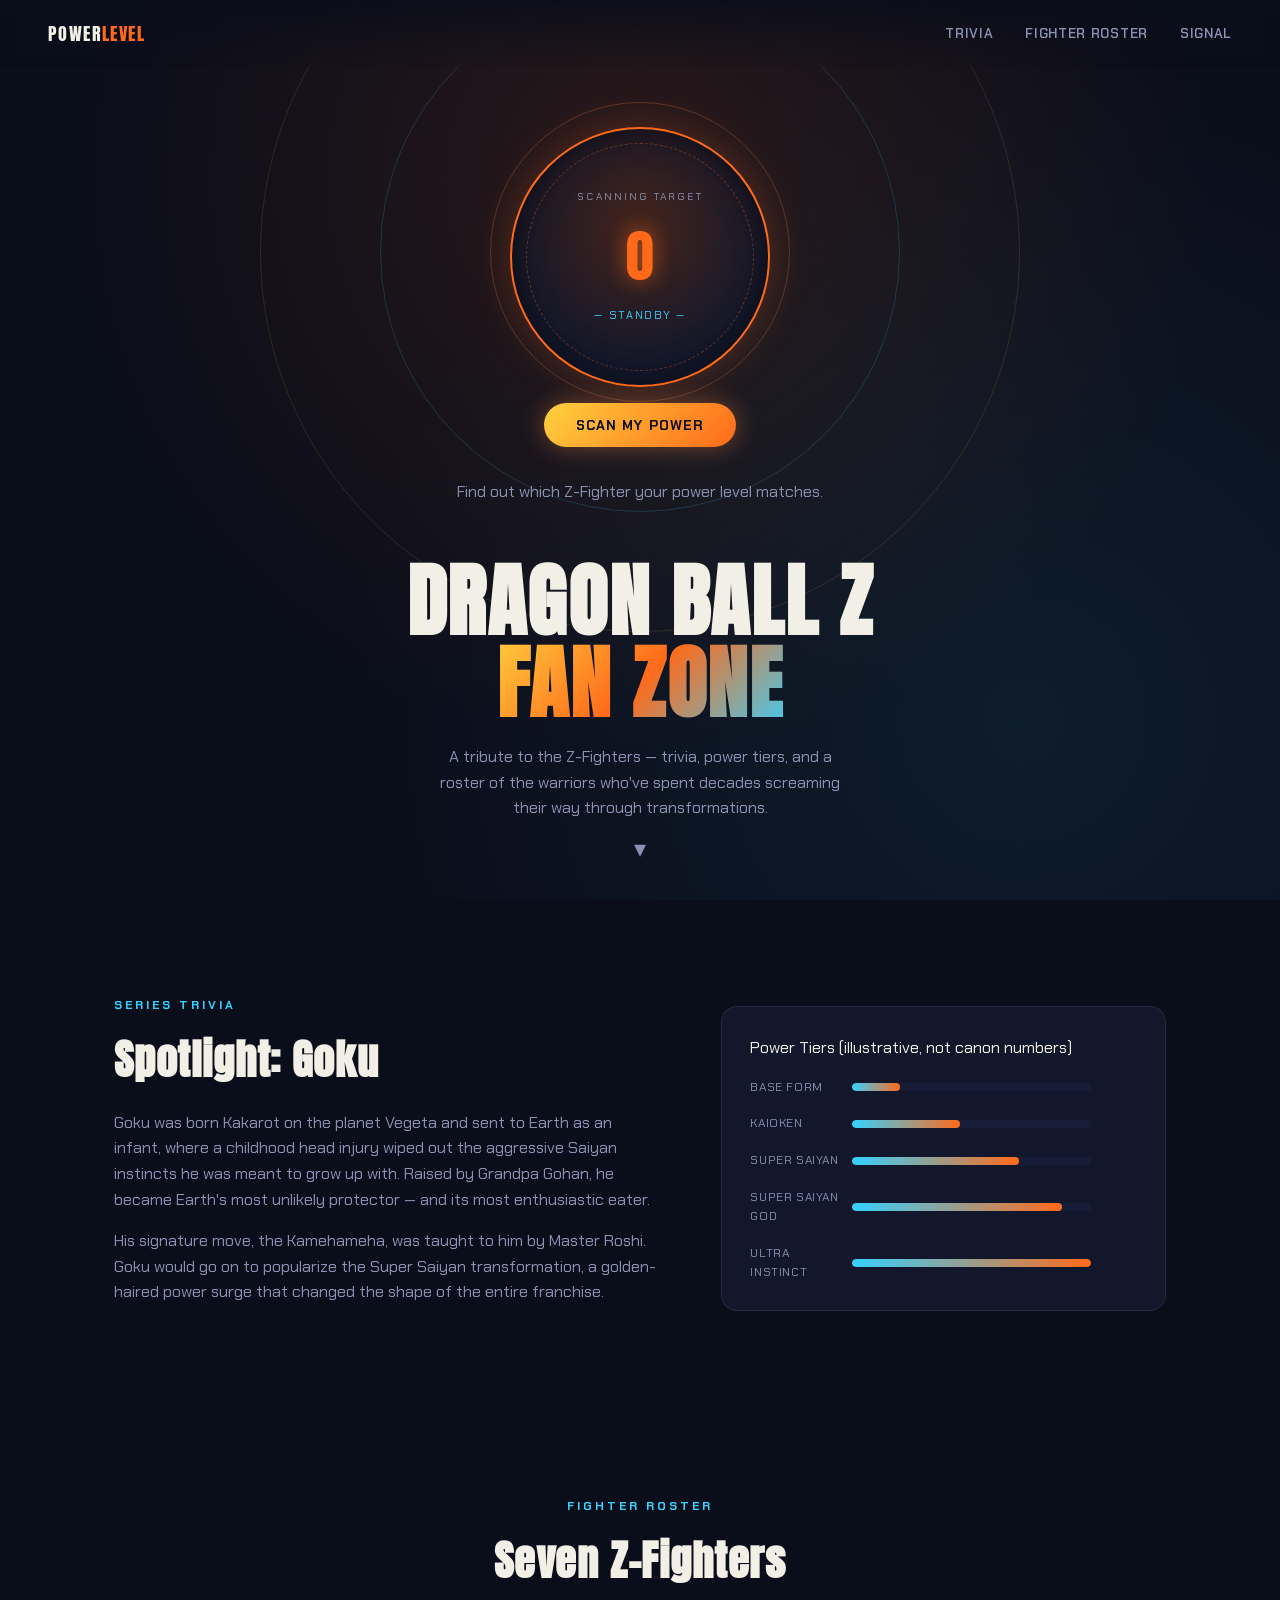
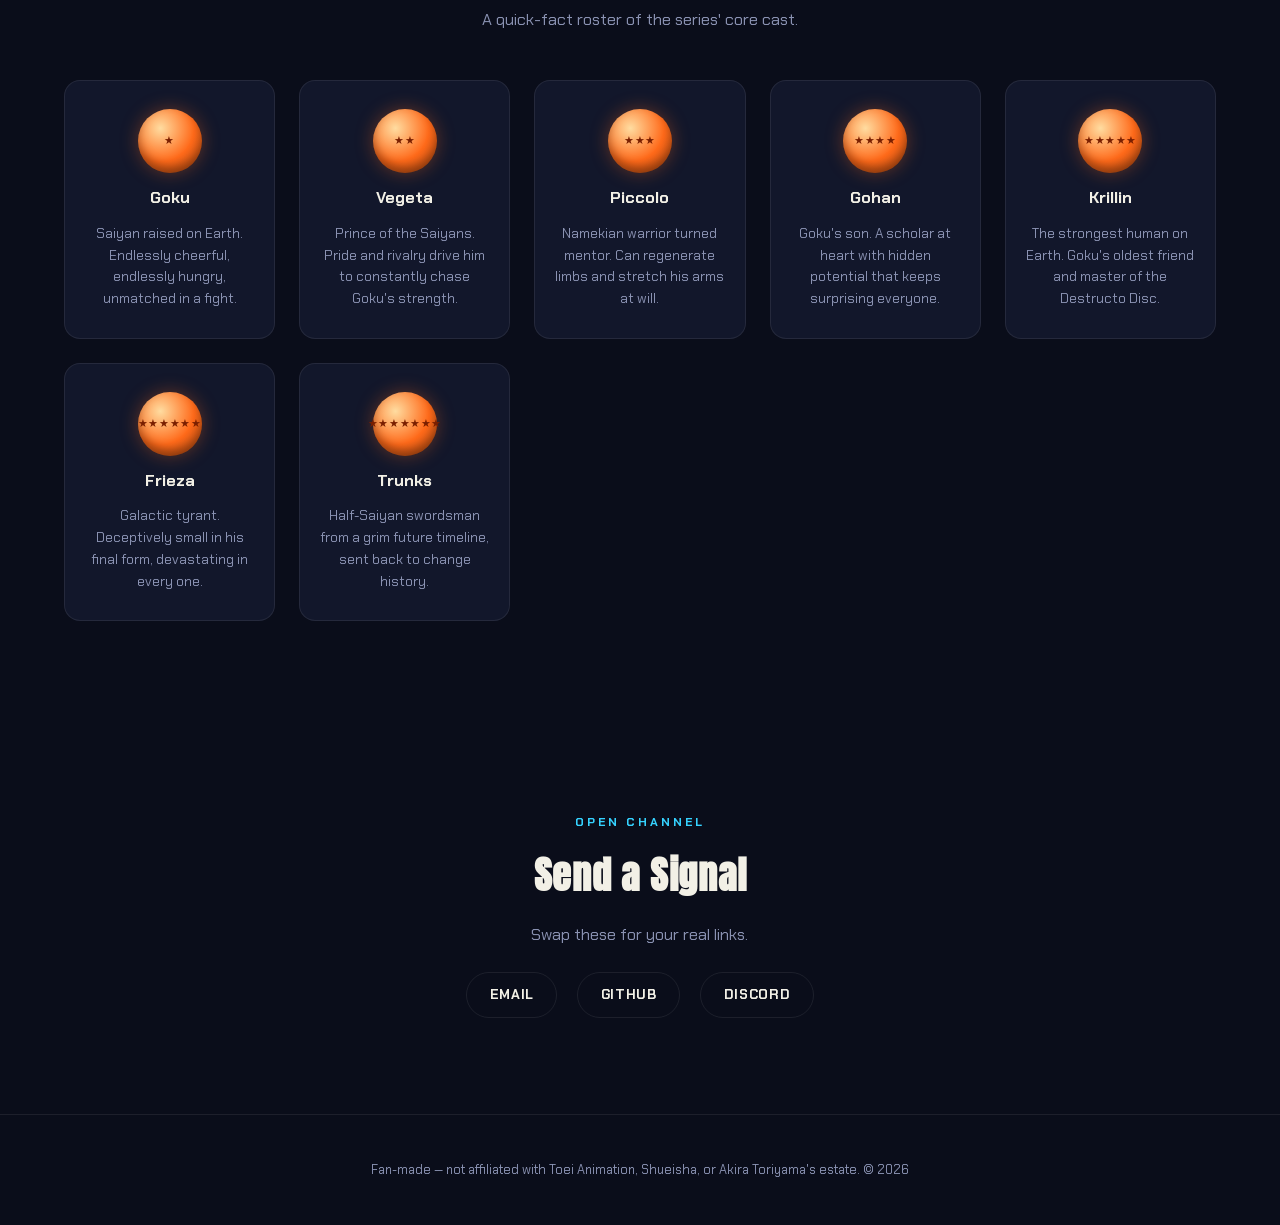
==== index.html @ 8be7ca0b "Create index.html" ====
<!DOCTYPE html>
<html lang="en">
<head>
<meta charset="UTF-8">
<meta name="viewport" content="width=device-width, initial-scale=1.0">
<title>Power Level: Unlimited — A Dragon Ball Z Fan Page</title>
<meta name="description" content="A Dragon Ball Z fan page — character facts, a power tier breakdown, and a scouter that tells you which Z-Fighter you are.">

<!-- Fonts: a condensed impact face for headlines, a HUD-flavored sans for body/UI -->
<link rel="preconnect" href="https://fonts.googleapis.com">
<link rel="preconnect" href="https://fonts.gstatic.com" crossorigin>
<link href="https://fonts.googleapis.com/css2?family=Anton&family=Chakra+Petch:wght@400;500;600;700&display=swap" rel="stylesheet">

<link rel="stylesheet" href="style.css">
</head>
<body>

<!-- Ambient energy field behind everything -->
<div class="aura-field" aria-hidden="true">
  <div class="aura-ring ring-1"></div>
  <div class="aura-ring ring-2"></div>
  <div class="aura-ring ring-3"></div>
</div>

<header class="site-nav">
  <a href="#top" class="brand">POWER<span>LEVEL</span></a>
  <nav aria-label="Primary">
    <a href="#log">Trivia</a>
    <a href="#radar">Fighter Roster</a>
    <a href="#contact">Signal</a>
  </nav>
</header>

<main id="top">

  <!-- ============ HERO / SCOUTER ============ -->
  <section class="hero" id="hero">
    <div class="scouter-hud" role="group" aria-label="Z-Fighter power scanner">
      <div class="scouter-lens">
        <div class="scouter-crosshair" aria-hidden="true"></div>
        <span class="scouter-label">SCANNING TARGET</span>
        <span class="scouter-value" id="scouterValue">0</span>
        <span class="scouter-class" id="scouterClass">— STANDBY —</span>
      </div>
      <button class="power-btn" id="powerBtn" type="button">
        Scan My Power
      </button>
      <p class="scouter-hint">Find out which Z-Fighter your power level matches.</p>
    </div>

    <h1 class="hero-title">
      DRAGON BALL Z<br>
      <span class="ki-text">FAN ZONE</span>
    </h1>
    <p class="hero-sub">
      A tribute to the Z-Fighters — trivia, power tiers, and a roster of the
      warriors who've spent decades screaming their way through transformations.
    </p>
    <a href="#log" class="scroll-cue" aria-label="Scroll to trivia">▾</a>
  </section>

  <!-- ============ TRIVIA / POWER TIERS ============ -->
  <section class="log" id="log">
    <div class="log-copy reveal">
      <span class="eyebrow">Series Trivia</span>
      <h2>Spotlight: Goku</h2>
      <p>
        Goku was born Kakarot on the planet Vegeta and sent to Earth as an
        infant, where a childhood head injury wiped out the aggressive
        Saiyan instincts he was meant to grow up with. Raised by Grandpa
        Gohan, he became Earth's most unlikely protector — and its most
        enthusiastic eater.
      </p>
      <p>
        His signature move, the Kamehameha, was taught to him by Master
        Roshi. Goku would go on to popularize the Super Saiyan
        transformation, a golden-haired power surge that changed the shape
        of the entire franchise.
      </p>
    </div>

    <div class="stat-panel reveal" aria-label="Illustrative power tier chart">
      <span class="stat-panel-title">Power Tiers (illustrative, not canon numbers)</span>
      <div class="stat-row">
        <span class="stat-name">Base Form</span>
        <div class="stat-bar"><div class="stat-fill" style="--pct:20%"></div></div>
      </div>
      <div class="stat-row">
        <span class="stat-name">Kaioken</span>
        <div class="stat-bar"><div class="stat-fill" style="--pct:45%"></div></div>
      </div>
      <div class="stat-row">
        <span class="stat-name">Super Saiyan</span>
        <div class="stat-bar"><div class="stat-fill" style="--pct:70%"></div></div>
      </div>
      <div class="stat-row">
        <span class="stat-name">Super Saiyan God</span>
        <div class="stat-bar"><div class="stat-fill" style="--pct:88%"></div></div>
      </div>
      <div class="stat-row">
        <span class="stat-name">Ultra Instinct</span>
        <div class="stat-bar"><div class="stat-fill" style="--pct:100%"></div></div>
      </div>
    </div>
  </section>

  <!-- ============ FIGHTER ROSTER ============ -->
  <section class="radar" id="radar">
    <span class="eyebrow center">Fighter Roster</span>
    <h2 class="center">Seven Z-Fighters</h2>
    <p class="radar-sub center">A quick-fact roster of the series' core cast.</p>

    <div class="orb-grid">
      <article class="orb-card reveal" style="--hue:24">
        <span class="orb"><span class="orb-stars">★</span></span>
        <span class="orb-title">Goku</span>
        <span class="orb-desc">Saiyan raised on Earth. Endlessly cheerful, endlessly hungry, unmatched in a fight.</span>
      </article>
      <article class="orb-card reveal" style="--hue:210">
        <span class="orb"><span class="orb-stars">★★</span></span>
        <span class="orb-title">Vegeta</span>
        <span class="orb-desc">Prince of the Saiyans. Pride and rivalry drive him to constantly chase Goku's strength.</span>
      </article>
      <article class="orb-card reveal" style="--hue:140">
        <span class="orb"><span class="orb-stars">★★★</span></span>
        <span class="orb-title">Piccolo</span>
        <span class="orb-desc">Namekian warrior turned mentor. Can regenerate limbs and stretch his arms at will.</span>
      </article>
      <article class="orb-card reveal" style="--hue:270">
        <span class="orb"><span class="orb-stars">★★★★</span></span>
        <span class="orb-title">Gohan</span>
        <span class="orb-desc">Goku's son. A scholar at heart with hidden potential that keeps surprising everyone.</span>
      </article>
      <article class="orb-card reveal" style="--hue:35">
        <span class="orb"><span class="orb-stars">★★★★★</span></span>
        <span class="orb-title">Krillin</span>
        <span class="orb-desc">The strongest human on Earth. Goku's oldest friend and master of the Destructo Disc.</span>
      </article>
      <article class="orb-card reveal" style="--hue:290">
        <span class="orb"><span class="orb-stars">★★★★★★</span></span>
        <span class="orb-title">Frieza</span>
        <span class="orb-desc">Galactic tyrant. Deceptively small in his final form, devastating in every one.</span>
      </article>
      <article class="orb-card reveal" style="--hue:255">
        <span class="orb"><span class="orb-stars">★★★★★★★</span></span>
        <span class="orb-title">Trunks</span>
        <span class="orb-desc">Half-Saiyan swordsman from a grim future timeline, sent back to change history.</span>
      </article>
    </div>
  </section>

  <!-- ============ CONTACT ============ -->
  <section class="signal" id="contact">
    <div class="signal-inner reveal">
      <span class="eyebrow">Open Channel</span>
      <h2>Send a Signal</h2>
      <p>Swap these for your real links.</p>
      <div class="signal-links">
        <a href="mailto:you@example.com">Email</a>
        <a href="https://github.com/" target="_blank" rel="noopener">GitHub</a>
        <a href="https://discord.gg/" target="_blank" rel="noopener">Discord</a>
      </div>
    </div>
  </section>

</main>

<footer class="site-foot">
  <p>Fan-made — not affiliated with Toei Animation, Shueisha, or Akira Toriyama's estate. &copy; <span id="year"></span></p>
</footer>

<script src="script.js"></script>
</body>
</html>
---- style.css ----
/* =========================================================
   POWER LEVEL — DBZ-inspired personal site template
   Palette: deep space void + saiyan orange + ki blue + ssj gold
   ========================================================= */

:root {
  --void: #0a0d1a;
  --panel: #12172b;
  --panel-2: #171d38;
  --orange: #ff6a1a;
  --orange-soft: #ff8c4a;
  --ki-blue: #35d2ff;
  --gold: #ffd23f;
  --red: #e8452c;
  --text: #f2f0e6;
  --text-dim: #8a92b2;
  --border: rgba(255, 255, 255, 0.08);

  --font-display: "Anton", "Arial Narrow", sans-serif;
  --font-body: "Chakra Petch", "Segoe UI", sans-serif;
}

* { box-sizing: border-box; }

html {
  scroll-behavior: smooth;
}

body {
  margin: 0;
  background: var(--void);
  color: var(--text);
  font-family: var(--font-body);
  line-height: 1.6;
  overflow-x: hidden;
}

h1, h2 {
  font-family: var(--font-display);
  letter-spacing: 0.02em;
  margin: 0;
}

p { color: var(--text-dim); }

a { color: inherit; text-decoration: none; }

code {
  background: var(--panel-2);
  padding: 0.1em 0.4em;
  border-radius: 4px;
  font-size: 0.9em;
  color: var(--gold);
}

.eyebrow {
  display: block;
  font-family: var(--font-body);
  font-weight: 700;
  letter-spacing: 0.25em;
  text-transform: uppercase;
  font-size: 0.75rem;
  color: var(--ki-blue);
  margin-bottom: 0.75rem;
}

.center { text-align: center; margin-left: auto; margin-right: auto; }

/* ---------------- Ambient aura field ---------------- */

.aura-field {
  position: fixed;
  inset: 0;
  z-index: -1;
  overflow: hidden;
  background:
    radial-gradient(circle at 50% 20%, rgba(255, 106, 26, 0.12), transparent 60%),
    radial-gradient(circle at 80% 80%, rgba(53, 210, 255, 0.08), transparent 55%),
    var(--void);
}

.aura-ring {
  position: absolute;
  left: 50%;
  top: 28%;
  border-radius: 50%;
  border: 1px solid rgba(255, 140, 74, 0.25);
  transform: translate(-50%, -50%);
  animation: pulse-ring 6s ease-in-out infinite;
}

.ring-1 { width: 300px; height: 300px; animation-delay: 0s; }
.ring-2 { width: 520px; height: 520px; animation-delay: 1.2s; border-color: rgba(53, 210, 255, 0.18); }
.ring-3 { width: 760px; height: 760px; animation-delay: 2.4s; border-color: rgba(255, 210, 63, 0.12); }

@keyframes pulse-ring {
  0%, 100% { opacity: 0.15; transform: translate(-50%, -50%) scale(0.95); }
  50% { opacity: 0.4; transform: translate(-50%, -50%) scale(1.05); }
}

/* ---------------- Nav ---------------- */

.site-nav {
  position: fixed;
  top: 0;
  left: 0;
  right: 0;
  z-index: 20;
  display: flex;
  align-items: center;
  justify-content: space-between;
  padding: 1.25rem clamp(1.25rem, 5vw, 3rem);
  backdrop-filter: blur(8px);
  background: linear-gradient(to bottom, rgba(10, 13, 26, 0.85), transparent);
}

.brand {
  font-family: var(--font-display);
  font-size: 1.1rem;
  letter-spacing: 0.08em;
  color: var(--text);
}
.brand span { color: var(--orange); }

.site-nav nav { display: flex; gap: clamp(1rem, 3vw, 2rem); }

.site-nav nav a {
  font-size: 0.85rem;
  font-weight: 600;
  letter-spacing: 0.05em;
  text-transform: uppercase;
  color: var(--text-dim);
  transition: color 0.2s ease;
  position: relative;
}

.site-nav nav a:hover,
.site-nav nav a:focus-visible {
  color: var(--ki-blue);
}

/* ---------------- Hero / Scouter ---------------- */

.hero {
  min-height: 100vh;
  display: flex;
  flex-direction: column;
  align-items: center;
  justify-content: center;
  text-align: center;
  padding: 6rem 1.5rem 3rem;
  position: relative;
}

.scouter-hud {
  display: flex;
  flex-direction: column;
  align-items: center;
  gap: 1rem;
  margin-bottom: 2.5rem;
}

.scouter-lens {
  width: min(260px, 70vw);
  aspect-ratio: 1;
  border-radius: 50%;
  border: 2px solid var(--orange);
  background: radial-gradient(circle at 50% 40%, rgba(255, 106, 26, 0.15), var(--panel) 70%);
  box-shadow: 0 0 40px rgba(255, 106, 26, 0.25), inset 0 0 30px rgba(0, 0, 0, 0.5);
  display: flex;
  flex-direction: column;
  align-items: center;
  justify-content: center;
  gap: 0.35rem;
  position: relative;
}

.scouter-crosshair {
  position: absolute;
  inset: 14px;
  border: 1px dashed rgba(255, 106, 26, 0.35);
  border-radius: 50%;
}

.scouter-label {
  font-size: 0.65rem;
  letter-spacing: 0.2em;
  color: var(--text-dim);
  text-transform: uppercase;
}

.scouter-value {
  font-family: var(--font-display);
  font-size: clamp(2.5rem, 8vw, 3.5rem);
  color: var(--orange);
  text-shadow: 0 0 20px rgba(255, 106, 26, 0.6);
  font-variant-numeric: tabular-nums;
}

.scouter-value.overload {
  color: var(--red);
  text-shadow: 0 0 25px rgba(232, 69, 44, 0.8);
}

.scouter-class {
  font-size: 0.7rem;
  letter-spacing: 0.15em;
  color: var(--ki-blue);
  text-transform: uppercase;
}

.power-btn {
  font-family: var(--font-body);
  font-weight: 700;
  letter-spacing: 0.08em;
  text-transform: uppercase;
  font-size: 0.85rem;
  color: var(--void);
  background: linear-gradient(135deg, var(--gold), var(--orange));
  border: none;
  padding: 0.85rem 2rem;
  border-radius: 999px;
  cursor: pointer;
  box-shadow: 0 0 25px rgba(255, 140, 74, 0.4);
  transition: transform 0.15s ease, box-shadow 0.15s ease;
}

.power-btn:hover,
.power-btn:focus-visible {
  transform: translateY(-2px);
  box-shadow: 0 0 35px rgba(255, 140, 74, 0.6);
}

.power-btn:active { transform: translateY(0); }

.power-btn:disabled {
  opacity: 0.6;
  cursor: default;
}

.hero-title {
  font-size: clamp(2.5rem, 8vw, 5rem);
  line-height: 1.02;
  color: var(--text);
}

.ki-text {
  background: linear-gradient(135deg, var(--gold), var(--orange), var(--ki-blue));
  -webkit-background-clip: text;
  background-clip: text;
  color: transparent;
}

.hero-sub {
  max-width: 42ch;
  margin: 1.25rem auto 0;
  font-size: 1rem;
}

.scroll-cue {
  position: absolute;
  bottom: 2rem;
  left: 50%;
  transform: translateX(-50%);
  color: var(--text-dim);
  font-size: 1.5rem;
  animation: bob 2s ease-in-out infinite;
}

@keyframes bob {
  0%, 100% { transform: translate(-50%, 0); }
  50% { transform: translate(-50%, 8px); }
}

/* ---------------- Training log ---------------- */

.log {
  max-width: 1100px;
  margin: 0 auto;
  padding: 6rem 1.5rem;
  display: grid;
  grid-template-columns: 1.1fr 0.9fr;
  gap: clamp(2rem, 6vw, 4rem);
  align-items: center;
}

.log h2 { font-size: clamp(1.8rem, 4vw, 2.6rem); margin-bottom: 1rem; }

.stat-panel {
  background: var(--panel);
  border: 1px solid var(--border);
  border-radius: 16px;
  padding: 1.75rem;
  display: flex;
  flex-direction: column;
  gap: 1.1rem;
}

.stat-row {
  display: grid;
  grid-template-columns: 90px 1fr 34px;
  align-items: center;
  gap: 0.75rem;
}

.stat-name {
  font-size: 0.75rem;
  letter-spacing: 0.05em;
  text-transform: uppercase;
  color: var(--text-dim);
}

.stat-bar {
  height: 8px;
  border-radius: 999px;
  background: var(--panel-2);
  overflow: hidden;
}

.stat-fill {
  height: 100%;
  width: 0%;
  border-radius: 999px;
  background: linear-gradient(90deg, var(--ki-blue), var(--orange));
  transition: width 1.2s cubic-bezier(0.16, 1, 0.3, 1);
}

.stat-fill.filled { width: var(--pct); }

.stat-num {
  font-family: var(--font-display);
  font-size: 0.95rem;
  color: var(--gold);
  text-align: right;
}

/* ---------------- Dragon radar / projects ---------------- */

.radar {
  max-width: 1200px;
  margin: 0 auto;
  padding: 5rem 1.5rem 6rem;
}

.radar h2 { font-size: clamp(1.8rem, 4vw, 2.6rem); }

.radar-sub { max-width: 46ch; margin: 0.75rem auto 3rem; }

.orb-grid {
  display: grid;
  grid-template-columns: repeat(auto-fit, minmax(180px, 1fr));
  gap: 1.5rem;
}

.orb-card {
  background: var(--panel);
  border: 1px solid var(--border);
  border-radius: 16px;
  padding: 1.75rem 1.25rem;
  display: flex;
  flex-direction: column;
  align-items: center;
  text-align: center;
  gap: 0.75rem;
  transition: transform 0.2s ease, border-color 0.2s ease, box-shadow 0.2s ease;
}

.orb-card:hover,
.orb-card:focus-visible {
  transform: translateY(-6px);
  border-color: rgba(255, 210, 63, 0.4);
  box-shadow: 0 10px 30px rgba(255, 140, 74, 0.15);
}

.orb {
  width: 64px;
  height: 64px;
  border-radius: 50%;
  background: radial-gradient(circle at 35% 30%, #ffdca0, var(--orange) 55%, #b5490f 100%);
  display: flex;
  align-items: center;
  justify-content: center;
  box-shadow: inset 0 -6px 10px rgba(0, 0, 0, 0.35), 0 0 18px rgba(255, 106, 26, 0.35);
}

.orb-stars {
  color: #7a1f00;
  font-size: 0.7rem;
  letter-spacing: 0.05em;
}

.orb-title {
  font-weight: 700;
  font-size: 1rem;
}

.orb-desc {
  font-size: 0.85rem;
  color: var(--text-dim);
}

/* ---------------- Contact / signal ---------------- */

.signal {
  padding: 6rem 1.5rem;
  display: flex;
  justify-content: center;
}

.signal-inner {
  text-align: center;
  max-width: 40ch;
}

.signal h2 { font-size: clamp(1.8rem, 4vw, 2.4rem); margin-bottom: 0.75rem; }

.signal-links {
  display: flex;
  gap: 1.25rem;
  justify-content: center;
  margin-top: 1.5rem;
  flex-wrap: wrap;
}

.signal-links a {
  font-weight: 700;
  letter-spacing: 0.05em;
  text-transform: uppercase;
  font-size: 0.85rem;
  padding: 0.7rem 1.4rem;
  border: 1px solid var(--border);
  border-radius: 999px;
  transition: border-color 0.2s ease, color 0.2s ease;
}

.signal-links a:hover,
.signal-links a:focus-visible {
  border-color: var(--ki-blue);
  color: var(--ki-blue);
}

/* ---------------- Footer ---------------- */

.site-foot {
  text-align: center;
  padding: 2rem 1.5rem;
  font-size: 0.8rem;
  color: var(--text-dim);
  border-top: 1px solid var(--border);
}

/* ---------------- Reveal-on-scroll ---------------- */

.reveal {
  opacity: 0;
  transform: translateY(24px);
  transition: opacity 0.7s ease, transform 0.7s ease;
}

.reveal.in-view {
  opacity: 1;
  transform: translateY(0);
}

/* ---------------- Responsive ---------------- */

@media (max-width: 800px) {
  .log { grid-template-columns: 1fr; }
  .site-nav nav { gap: 1rem; }
}

@media (max-width: 480px) {
  .site-nav nav a:nth-child(2) { display: none; } /* trims nav on very small screens */
}

/* ---------------- Reduced motion ---------------- */

@media (prefers-reduced-motion: reduce) {
  html { scroll-behavior: auto; }
  .aura-ring,
  .scroll-cue {
    animation: none;
  }
  .reveal {
    transition: none;
    opacity: 1;
    transform: none;
  }
  .stat-fill {
    transition: none;
  }
}
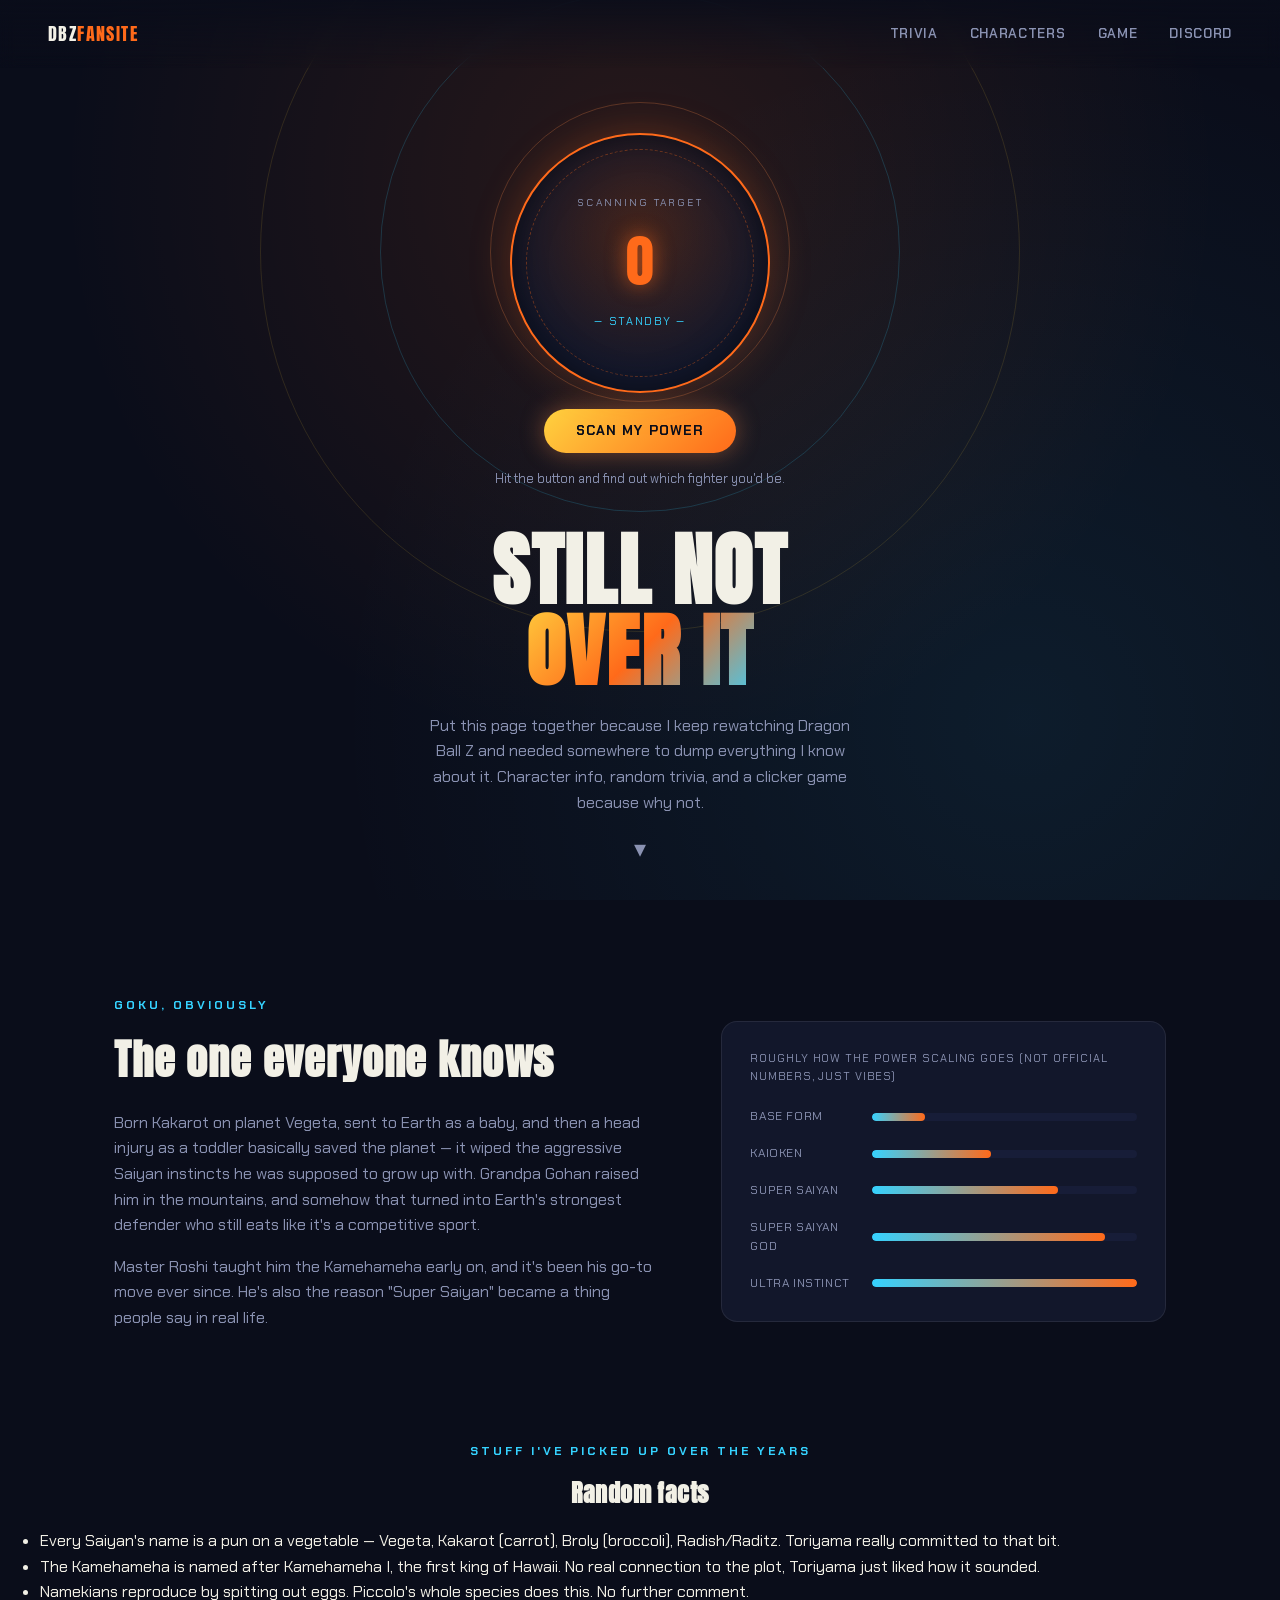
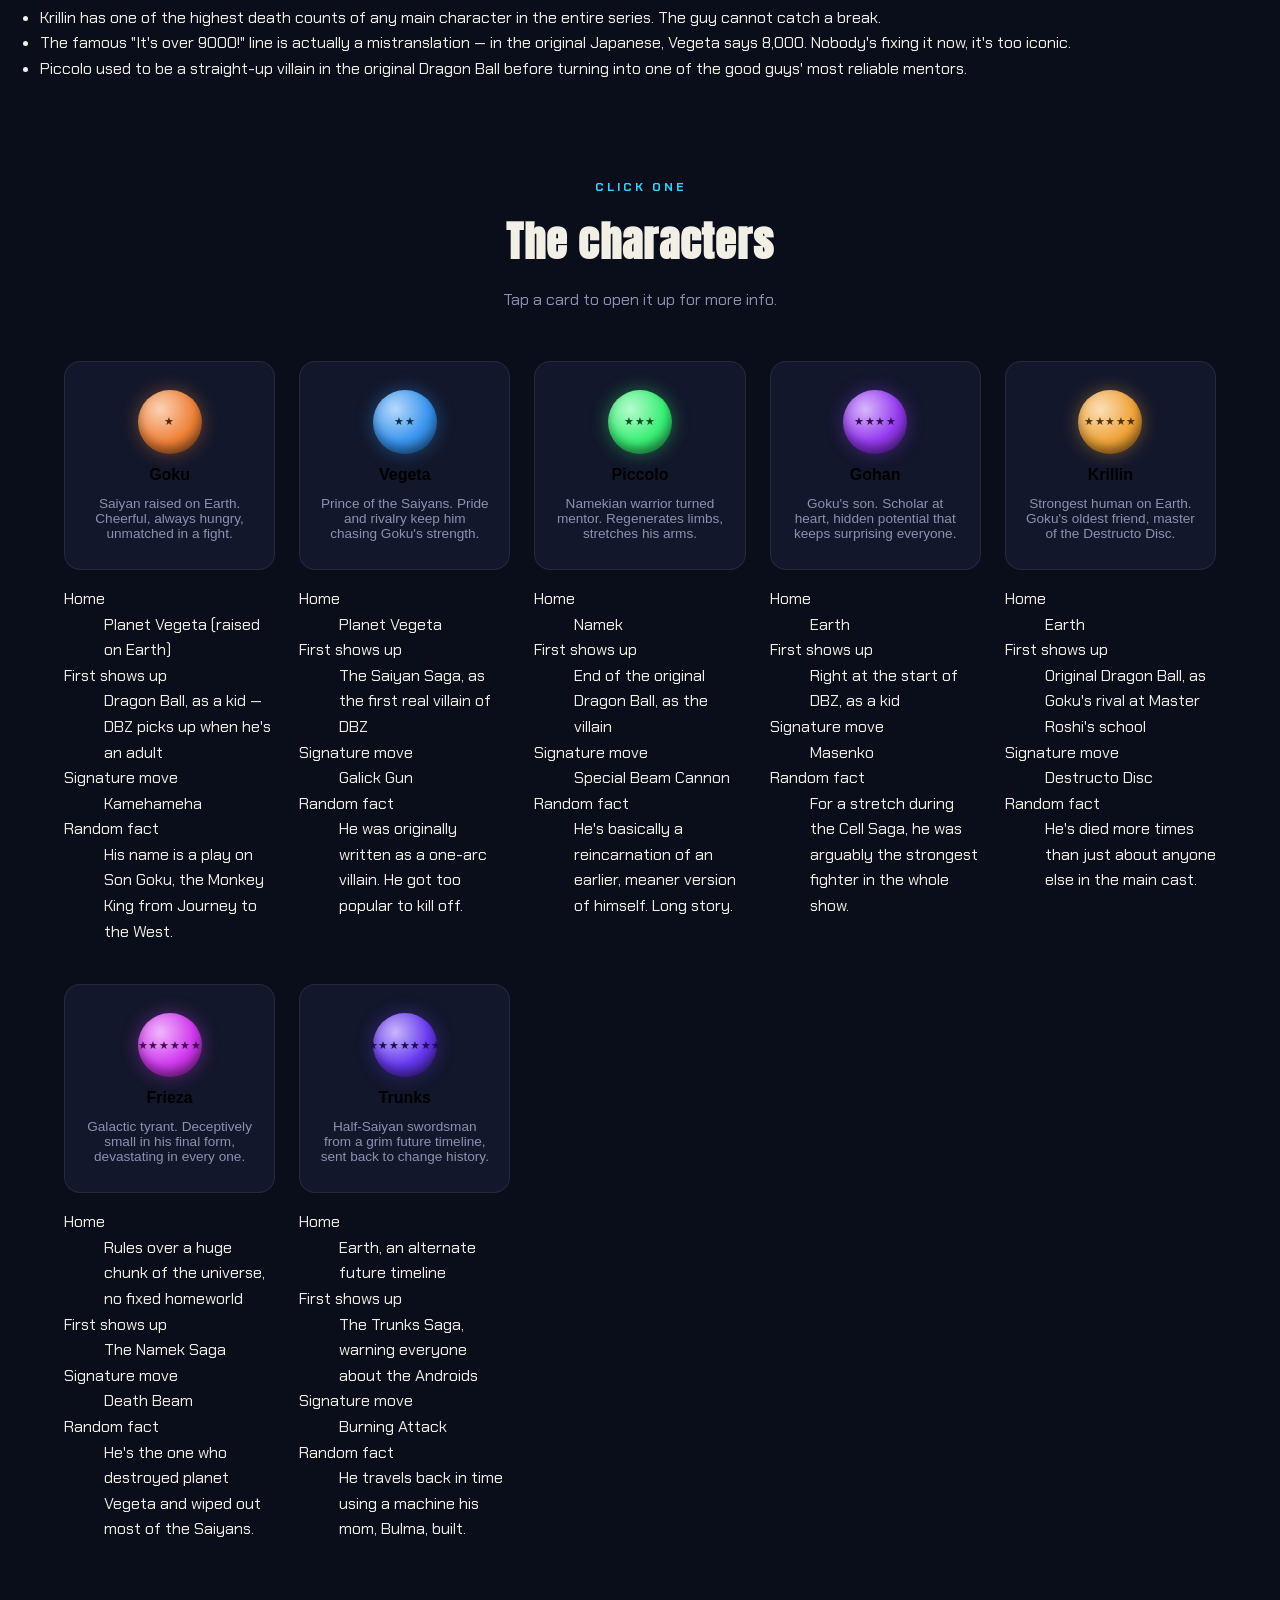
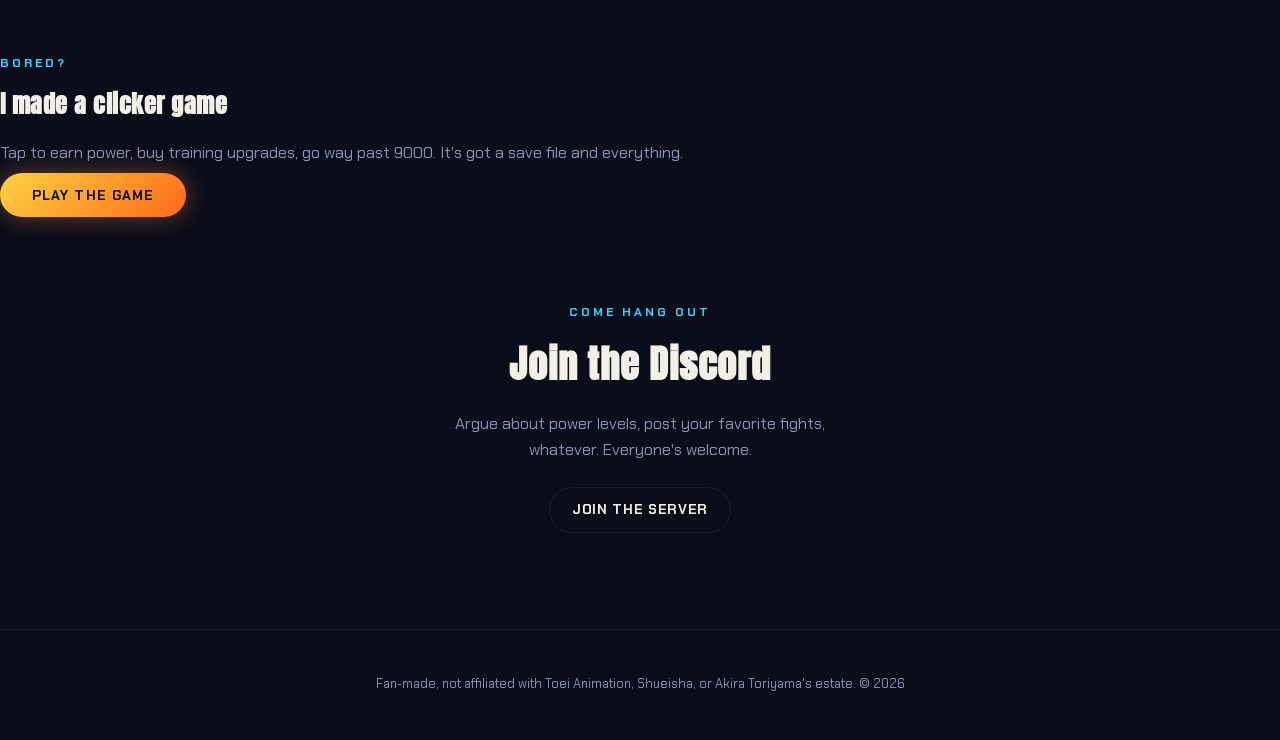
==== commit 222183dc: "Update index.html" ====
--- a/index.html
+++ b/index.html
@@ -3,10 +3,9 @@
 <head>
 <meta charset="UTF-8">
 <meta name="viewport" content="width=device-width, initial-scale=1.0">
-<title>Power Level: Unlimited — A Dragon Ball Z Fan Page</title>
-<meta name="description" content="A Dragon Ball Z fan page — character facts, a power tier breakdown, and a scouter that tells you which Z-Fighter you are.">
-
-<!-- Fonts: a condensed impact face for headlines, a HUD-flavored sans for body/UI -->
+<title>DBZ Fansite</title>
+<meta name="description" content="A homemade Dragon Ball Z fansite — character info, trivia, a power scanner, and a clicker game.">
+
 <link rel="preconnect" href="https://fonts.googleapis.com">
 <link rel="preconnect" href="https://fonts.gstatic.com" crossorigin>
 <link href="https://fonts.googleapis.com/css2?family=Anton&family=Chakra+Petch:wght@400;500;600;700&display=swap" rel="stylesheet">
@@ -15,7 +14,6 @@
 </head>
 <body>
 
-<!-- Ambient energy field behind everything -->
 <div class="aura-field" aria-hidden="true">
   <div class="aura-ring ring-1"></div>
   <div class="aura-ring ring-2"></div>
@@ -23,11 +21,12 @@
 </div>
 
 <header class="site-nav">
-  <a href="#top" class="brand">POWER<span>LEVEL</span></a>
+  <a href="#top" class="brand">DBZ<span>FANSITE</span></a>
   <nav aria-label="Primary">
-    <a href="#log">Trivia</a>
-    <a href="#radar">Fighter Roster</a>
-    <a href="#contact">Signal</a>
+    <a href="#trivia">Trivia</a>
+    <a href="#roster">Characters</a>
+    <a href="game.html">Game</a>
+    <a href="#discord">Discord</a>
   </nav>
 </header>
 
@@ -35,7 +34,7 @@
 
   <!-- ============ HERO / SCOUTER ============ -->
   <section class="hero" id="hero">
-    <div class="scouter-hud" role="group" aria-label="Z-Fighter power scanner">
+    <div class="scouter-hud" role="group" aria-label="Power scanner">
       <div class="scouter-lens">
         <div class="scouter-crosshair" aria-hidden="true"></div>
         <span class="scouter-label">SCANNING TARGET</span>
@@ -45,42 +44,43 @@
       <button class="power-btn" id="powerBtn" type="button">
         Scan My Power
       </button>
-      <p class="scouter-hint">Find out which Z-Fighter your power level matches.</p>
+      <p class="scouter-hint">Hit the button and find out which fighter you'd be.</p>
     </div>
 
     <h1 class="hero-title">
-      DRAGON BALL Z<br>
-      <span class="ki-text">FAN ZONE</span>
+      STILL NOT<br>
+      <span class="ki-text">OVER IT</span>
     </h1>
     <p class="hero-sub">
-      A tribute to the Z-Fighters — trivia, power tiers, and a roster of the
-      warriors who've spent decades screaming their way through transformations.
+      Put this page together because I keep rewatching Dragon Ball Z and
+      needed somewhere to dump everything I know about it. Character info,
+      random trivia, and a clicker game because why not.
     </p>
-    <a href="#log" class="scroll-cue" aria-label="Scroll to trivia">▾</a>
+    <a href="#trivia" class="scroll-cue" aria-label="Scroll down">▾</a>
   </section>
 
   <!-- ============ TRIVIA / POWER TIERS ============ -->
-  <section class="log" id="log">
+  <section class="log" id="trivia">
     <div class="log-copy reveal">
-      <span class="eyebrow">Series Trivia</span>
-      <h2>Spotlight: Goku</h2>
+      <span class="eyebrow">Goku, obviously</span>
+      <h2>The one everyone knows</h2>
       <p>
-        Goku was born Kakarot on the planet Vegeta and sent to Earth as an
-        infant, where a childhood head injury wiped out the aggressive
-        Saiyan instincts he was meant to grow up with. Raised by Grandpa
-        Gohan, he became Earth's most unlikely protector — and its most
-        enthusiastic eater.
+        Born Kakarot on planet Vegeta, sent to Earth as a baby, and then a
+        head injury as a toddler basically saved the planet — it wiped the
+        aggressive Saiyan instincts he was supposed to grow up with. Grandpa
+        Gohan raised him in the mountains, and somehow that turned into
+        Earth's strongest defender who still eats like it's a competitive
+        sport.
       </p>
       <p>
-        His signature move, the Kamehameha, was taught to him by Master
-        Roshi. Goku would go on to popularize the Super Saiyan
-        transformation, a golden-haired power surge that changed the shape
-        of the entire franchise.
+        Master Roshi taught him the Kamehameha early on, and it's been his
+        go-to move ever since. He's also the reason "Super Saiyan" became a
+        thing people say in real life.
       </p>
     </div>
 
-    <div class="stat-panel reveal" aria-label="Illustrative power tier chart">
-      <span class="stat-panel-title">Power Tiers (illustrative, not canon numbers)</span>
+    <div class="stat-panel reveal" aria-label="Power tier chart">
+      <span class="stat-panel-title">roughly how the power scaling goes (not official numbers, just vibes)</span>
       <div class="stat-row">
         <span class="stat-name">Base Form</span>
         <div class="stat-bar"><div class="stat-fill" style="--pct:20%"></div></div>
@@ -104,61 +104,161 @@
     </div>
   </section>
 
-  <!-- ============ FIGHTER ROSTER ============ -->
-  <section class="radar" id="radar">
-    <span class="eyebrow center">Fighter Roster</span>
-    <h2 class="center">Seven Z-Fighters</h2>
-    <p class="radar-sub center">A quick-fact roster of the series' core cast.</p>
-
-    <div class="orb-grid">
-      <article class="orb-card reveal" style="--hue:24">
-        <span class="orb"><span class="orb-stars">★</span></span>
-        <span class="orb-title">Goku</span>
-        <span class="orb-desc">Saiyan raised on Earth. Endlessly cheerful, endlessly hungry, unmatched in a fight.</span>
-      </article>
-      <article class="orb-card reveal" style="--hue:210">
-        <span class="orb"><span class="orb-stars">★★</span></span>
-        <span class="orb-title">Vegeta</span>
-        <span class="orb-desc">Prince of the Saiyans. Pride and rivalry drive him to constantly chase Goku's strength.</span>
-      </article>
-      <article class="orb-card reveal" style="--hue:140">
-        <span class="orb"><span class="orb-stars">★★★</span></span>
-        <span class="orb-title">Piccolo</span>
-        <span class="orb-desc">Namekian warrior turned mentor. Can regenerate limbs and stretch his arms at will.</span>
-      </article>
-      <article class="orb-card reveal" style="--hue:270">
-        <span class="orb"><span class="orb-stars">★★★★</span></span>
-        <span class="orb-title">Gohan</span>
-        <span class="orb-desc">Goku's son. A scholar at heart with hidden potential that keeps surprising everyone.</span>
-      </article>
-      <article class="orb-card reveal" style="--hue:35">
-        <span class="orb"><span class="orb-stars">★★★★★</span></span>
-        <span class="orb-title">Krillin</span>
-        <span class="orb-desc">The strongest human on Earth. Goku's oldest friend and master of the Destructo Disc.</span>
-      </article>
-      <article class="orb-card reveal" style="--hue:290">
-        <span class="orb"><span class="orb-stars">★★★★★★</span></span>
-        <span class="orb-title">Frieza</span>
-        <span class="orb-desc">Galactic tyrant. Deceptively small in his final form, devastating in every one.</span>
-      </article>
-      <article class="orb-card reveal" style="--hue:255">
-        <span class="orb"><span class="orb-stars">★★★★★★★</span></span>
-        <span class="orb-title">Trunks</span>
-        <span class="orb-desc">Half-Saiyan swordsman from a grim future timeline, sent back to change history.</span>
-      </article>
-    </div>
-  </section>
-
-  <!-- ============ CONTACT ============ -->
-  <section class="signal" id="contact">
+  <!-- ============ RANDOM FACTS ============ -->
+  <section class="facts">
+    <span class="eyebrow center">Stuff I've picked up over the years</span>
+    <h2 class="center">Random facts</h2>
+    <ul class="facts-list reveal">
+      <li>Every Saiyan's name is a pun on a vegetable — Vegeta, Kakarot (carrot), Broly (broccoli), Radish/Raditz. Toriyama really committed to that bit.</li>
+      <li>The Kamehameha is named after Kamehameha I, the first king of Hawaii. No real connection to the plot, Toriyama just liked how it sounded.</li>
+      <li>Namekians reproduce by spitting out eggs. Piccolo's whole species does this. No further comment.</li>
+      <li>Krillin has one of the highest death counts of any main character in the entire series. The guy cannot catch a break.</li>
+      <li>The famous "It's over 9000!" line is actually a mistranslation — in the original Japanese, Vegeta says 8,000. Nobody's fixing it now, it's too iconic.</li>
+      <li>Piccolo used to be a straight-up villain in the original Dragon Ball before turning into one of the good guys' most reliable mentors.</li>
+    </ul>
+  </section>
+
+  <!-- ============ CHARACTERS ============ -->
+  <section class="radar" id="roster">
+    <span class="eyebrow center">Click one</span>
+    <h2 class="center">The characters</h2>
+    <p class="radar-sub center">Tap a card to open it up for more info.</p>
+
+    <div class="orb-grid" id="fighterGrid">
+
+      <div class="fighter-card">
+        <button class="orb-card" style="--hue:24" aria-expanded="false" aria-controls="detail-goku">
+          <span class="orb"><span class="orb-stars">★</span></span>
+          <span class="orb-title">Goku</span>
+          <span class="orb-desc">Saiyan raised on Earth. Cheerful, always hungry, unmatched in a fight.</span>
+        </button>
+        <div class="fighter-detail" id="detail-goku" aria-hidden="true">
+          <dl>
+            <dt>Home</dt><dd>Planet Vegeta (raised on Earth)</dd>
+            <dt>First shows up</dt><dd>Dragon Ball, as a kid — DBZ picks up when he's an adult</dd>
+            <dt>Signature move</dt><dd>Kamehameha</dd>
+            <dt>Random fact</dt><dd>His name is a play on Son Goku, the Monkey King from Journey to the West.</dd>
+          </dl>
+        </div>
+      </div>
+
+      <div class="fighter-card">
+        <button class="orb-card" style="--hue:210" aria-expanded="false" aria-controls="detail-vegeta">
+          <span class="orb"><span class="orb-stars">★★</span></span>
+          <span class="orb-title">Vegeta</span>
+          <span class="orb-desc">Prince of the Saiyans. Pride and rivalry keep him chasing Goku's strength.</span>
+        </button>
+        <div class="fighter-detail" id="detail-vegeta" aria-hidden="true">
+          <dl>
+            <dt>Home</dt><dd>Planet Vegeta</dd>
+            <dt>First shows up</dt><dd>The Saiyan Saga, as the first real villain of DBZ</dd>
+            <dt>Signature move</dt><dd>Galick Gun</dd>
+            <dt>Random fact</dt><dd>He was originally written as a one-arc villain. He got too popular to kill off.</dd>
+          </dl>
+        </div>
+      </div>
+
+      <div class="fighter-card">
+        <button class="orb-card" style="--hue:140" aria-expanded="false" aria-controls="detail-piccolo">
+          <span class="orb"><span class="orb-stars">★★★</span></span>
+          <span class="orb-title">Piccolo</span>
+          <span class="orb-desc">Namekian warrior turned mentor. Regenerates limbs, stretches his arms.</span>
+        </button>
+        <div class="fighter-detail" id="detail-piccolo" aria-hidden="true">
+          <dl>
+            <dt>Home</dt><dd>Namek</dd>
+            <dt>First shows up</dt><dd>End of the original Dragon Ball, as the villain</dd>
+            <dt>Signature move</dt><dd>Special Beam Cannon</dd>
+            <dt>Random fact</dt><dd>He's basically a reincarnation of an earlier, meaner version of himself. Long story.</dd>
+          </dl>
+        </div>
+      </div>
+
+      <div class="fighter-card">
+        <button class="orb-card" style="--hue:270" aria-expanded="false" aria-controls="detail-gohan">
+          <span class="orb"><span class="orb-stars">★★★★</span></span>
+          <span class="orb-title">Gohan</span>
+          <span class="orb-desc">Goku's son. Scholar at heart, hidden potential that keeps surprising everyone.</span>
+        </button>
+        <div class="fighter-detail" id="detail-gohan" aria-hidden="true">
+          <dl>
+            <dt>Home</dt><dd>Earth</dd>
+            <dt>First shows up</dt><dd>Right at the start of DBZ, as a kid</dd>
+            <dt>Signature move</dt><dd>Masenko</dd>
+            <dt>Random fact</dt><dd>For a stretch during the Cell Saga, he was arguably the strongest fighter in the whole show.</dd>
+          </dl>
+        </div>
+      </div>
+
+      <div class="fighter-card">
+        <button class="orb-card" style="--hue:35" aria-expanded="false" aria-controls="detail-krillin">
+          <span class="orb"><span class="orb-stars">★★★★★</span></span>
+          <span class="orb-title">Krillin</span>
+          <span class="orb-desc">Strongest human on Earth. Goku's oldest friend, master of the Destructo Disc.</span>
+        </button>
+        <div class="fighter-detail" id="detail-krillin" aria-hidden="true">
+          <dl>
+            <dt>Home</dt><dd>Earth</dd>
+            <dt>First shows up</dt><dd>Original Dragon Ball, as Goku's rival at Master Roshi's school</dd>
+            <dt>Signature move</dt><dd>Destructo Disc</dd>
+            <dt>Random fact</dt><dd>He's died more times than just about anyone else in the main cast.</dd>
+          </dl>
+        </div>
+      </div>
+
+      <div class="fighter-card">
+        <button class="orb-card" style="--hue:290" aria-expanded="false" aria-controls="detail-frieza">
+          <span class="orb"><span class="orb-stars">★★★★★★</span></span>
+          <span class="orb-title">Frieza</span>
+          <span class="orb-desc">Galactic tyrant. Deceptively small in his final form, devastating in every one.</span>
+        </button>
+        <div class="fighter-detail" id="detail-frieza" aria-hidden="true">
+          <dl>
+            <dt>Home</dt><dd>Rules over a huge chunk of the universe, no fixed homeworld</dd>
+            <dt>First shows up</dt><dd>The Namek Saga</dd>
+            <dt>Signature move</dt><dd>Death Beam</dd>
+            <dt>Random fact</dt><dd>He's the one who destroyed planet Vegeta and wiped out most of the Saiyans.</dd>
+          </dl>
+        </div>
+      </div>
+
+      <div class="fighter-card">
+        <button class="orb-card" style="--hue:255" aria-expanded="false" aria-controls="detail-trunks">
+          <span class="orb"><span class="orb-stars">★★★★★★★</span></span>
+          <span class="orb-title">Trunks</span>
+          <span class="orb-desc">Half-Saiyan swordsman from a grim future timeline, sent back to change history.</span>
+        </button>
+        <div class="fighter-detail" id="detail-trunks" aria-hidden="true">
+          <dl>
+            <dt>Home</dt><dd>Earth, an alternate future timeline</dd>
+            <dt>First shows up</dt><dd>The Trunks Saga, warning everyone about the Androids</dd>
+            <dt>Signature move</dt><dd>Burning Attack</dd>
+            <dt>Random fact</dt><dd>He travels back in time using a machine his mom, Bulma, built.</dd>
+          </dl>
+        </div>
+      </div>
+
+    </div>
+  </section>
+
+  <!-- ============ GAME CALLOUT ============ -->
+  <section class="game-callout reveal">
+    <div class="game-callout-inner">
+      <span class="eyebrow">Bored?</span>
+      <h2>I made a clicker game</h2>
+      <p>Tap to earn power, buy training upgrades, go way past 9000. It's got a save file and everything.</p>
+      <a href="game.html" class="power-btn">Play the game</a>
+    </div>
+  </section>
+
+  <!-- ============ DISCORD ============ -->
+  <section class="signal" id="discord">
     <div class="signal-inner reveal">
-      <span class="eyebrow">Open Channel</span>
-      <h2>Send a Signal</h2>
-      <p>Swap these for your real links.</p>
+      <span class="eyebrow">Come hang out</span>
+      <h2>Join the Discord</h2>
+      <p>Argue about power levels, post your favorite fights, whatever. Everyone's welcome.</p>
       <div class="signal-links">
-        <a href="mailto:you@example.com">Email</a>
-        <a href="https://github.com/" target="_blank" rel="noopener">GitHub</a>
-        <a href="https://discord.gg/" target="_blank" rel="noopener">Discord</a>
+        <a href="https://discord.gg/your-invite" target="_blank" rel="noopener">Join the server</a>
       </div>
     </div>
   </section>
@@ -166,7 +266,7 @@
 </main>
 
 <footer class="site-foot">
-  <p>Fan-made — not affiliated with Toei Animation, Shueisha, or Akira Toriyama's estate. &copy; <span id="year"></span></p>
+  <p>Fan-made, not affiliated with Toei Animation, Shueisha, or Akira Toriyama's estate. &copy; <span id="year"></span></p>
 </footer>
 
 <script src="script.js"></script>
--- a/style.css
+++ b/style.css
@@ -238,6 +238,12 @@
   cursor: default;
 }
 
+.scouter-hint {
+  font-size: 0.8rem;
+  color: var(--text-dim);
+  margin: 0;
+}
+
 .hero-title {
   font-size: clamp(2.5rem, 8vw, 5rem);
   line-height: 1.02;
@@ -296,9 +302,17 @@
   gap: 1.1rem;
 }
 
+.stat-panel-title {
+  font-size: 0.7rem;
+  letter-spacing: 0.08em;
+  text-transform: uppercase;
+  color: var(--text-dim);
+  margin-bottom: 0.25rem;
+}
+
 .stat-row {
   display: grid;
-  grid-template-columns: 90px 1fr 34px;
+  grid-template-columns: 110px 1fr;
   align-items: center;
   gap: 0.75rem;
 }
@@ -372,19 +386,28 @@
   box-shadow: 0 10px 30px rgba(255, 140, 74, 0.15);
 }
 
+.orb-card {
+  --hue: 24; /* fallback if a card doesn't set its own --hue */
+}
+
 .orb {
   width: 64px;
   height: 64px;
   border-radius: 50%;
-  background: radial-gradient(circle at 35% 30%, #ffdca0, var(--orange) 55%, #b5490f 100%);
+  background: radial-gradient(
+    circle at 35% 30%,
+    hsl(var(--hue), 90%, 85%),
+    hsl(var(--hue), 85%, 58%) 55%,
+    hsl(var(--hue), 70%, 30%) 100%
+  );
   display: flex;
   align-items: center;
   justify-content: center;
-  box-shadow: inset 0 -6px 10px rgba(0, 0, 0, 0.35), 0 0 18px rgba(255, 106, 26, 0.35);
+  box-shadow: inset 0 -6px 10px rgba(0, 0, 0, 0.35), 0 0 18px hsla(var(--hue), 85%, 58%, 0.4);
 }
 
 .orb-stars {
-  color: #7a1f00;
+  color: hsl(var(--hue), 70%, 18%);
   font-size: 0.7rem;
   letter-spacing: 0.05em;
 }
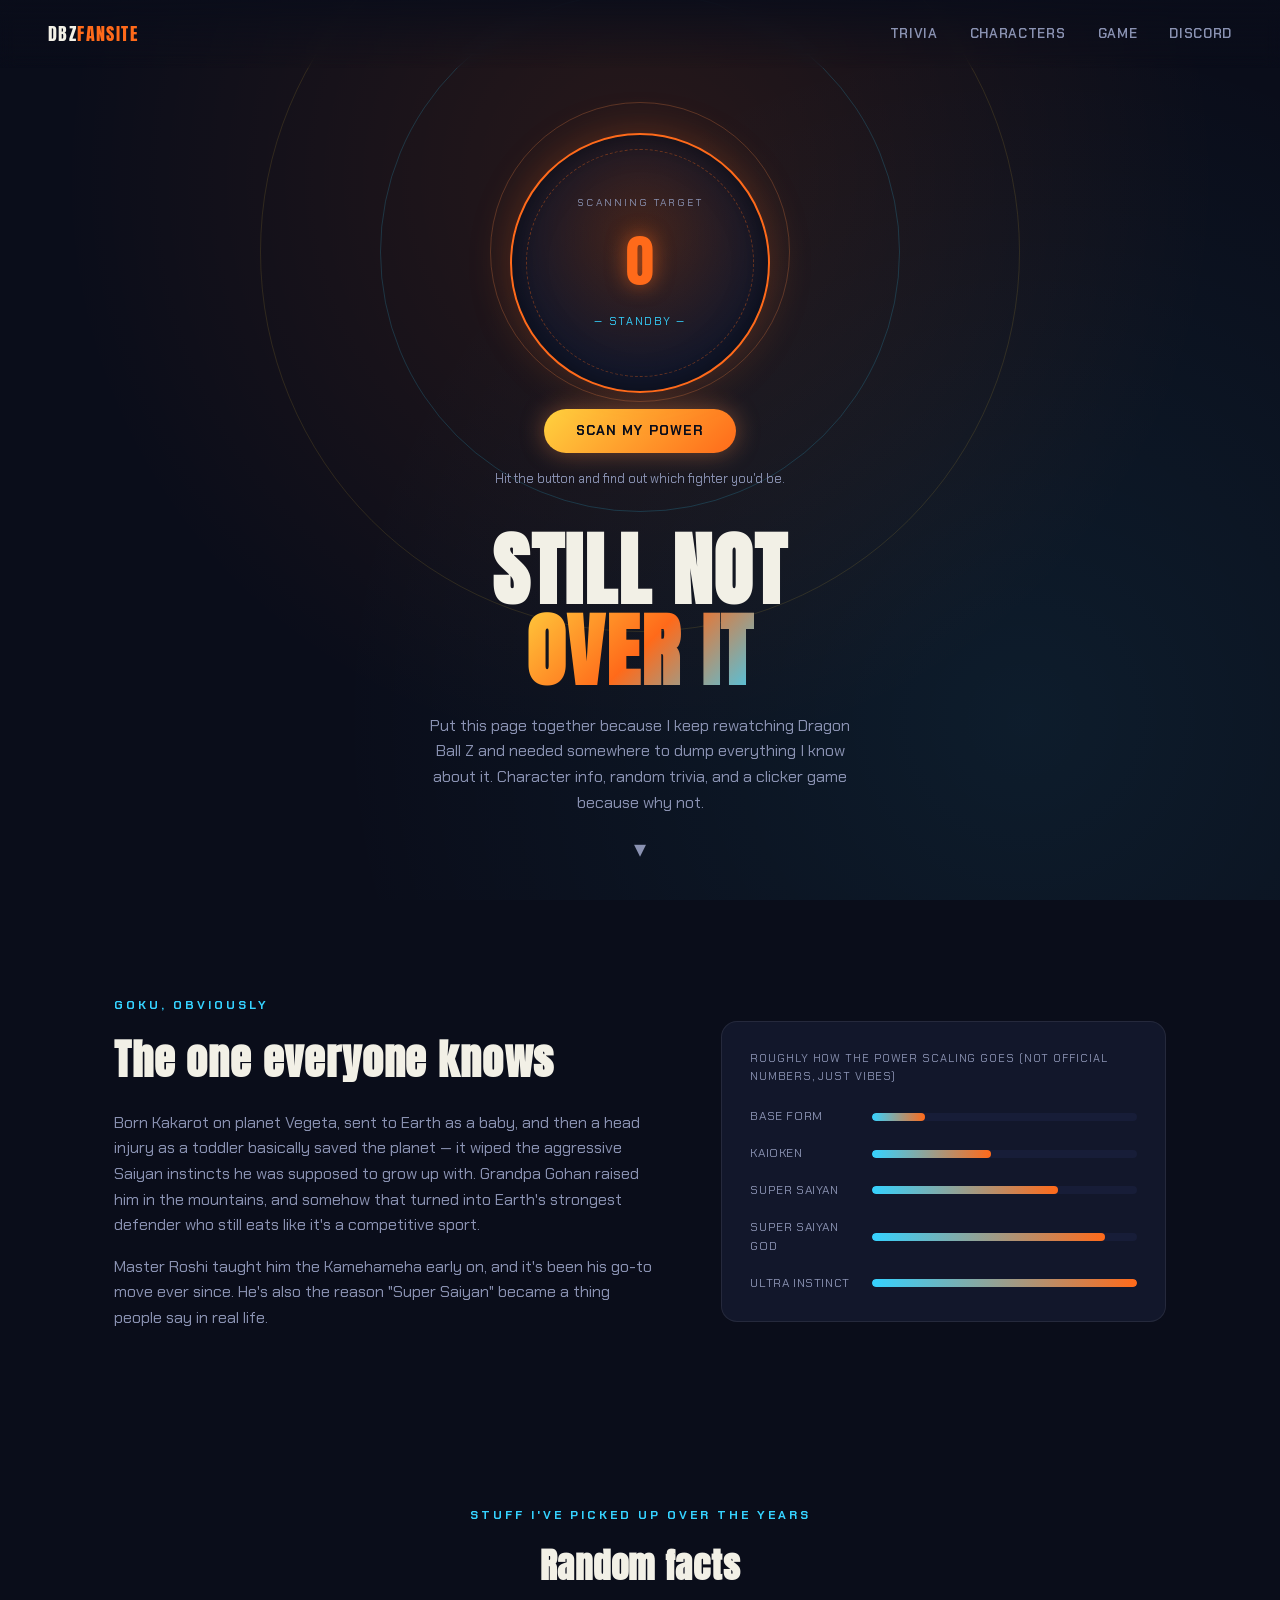
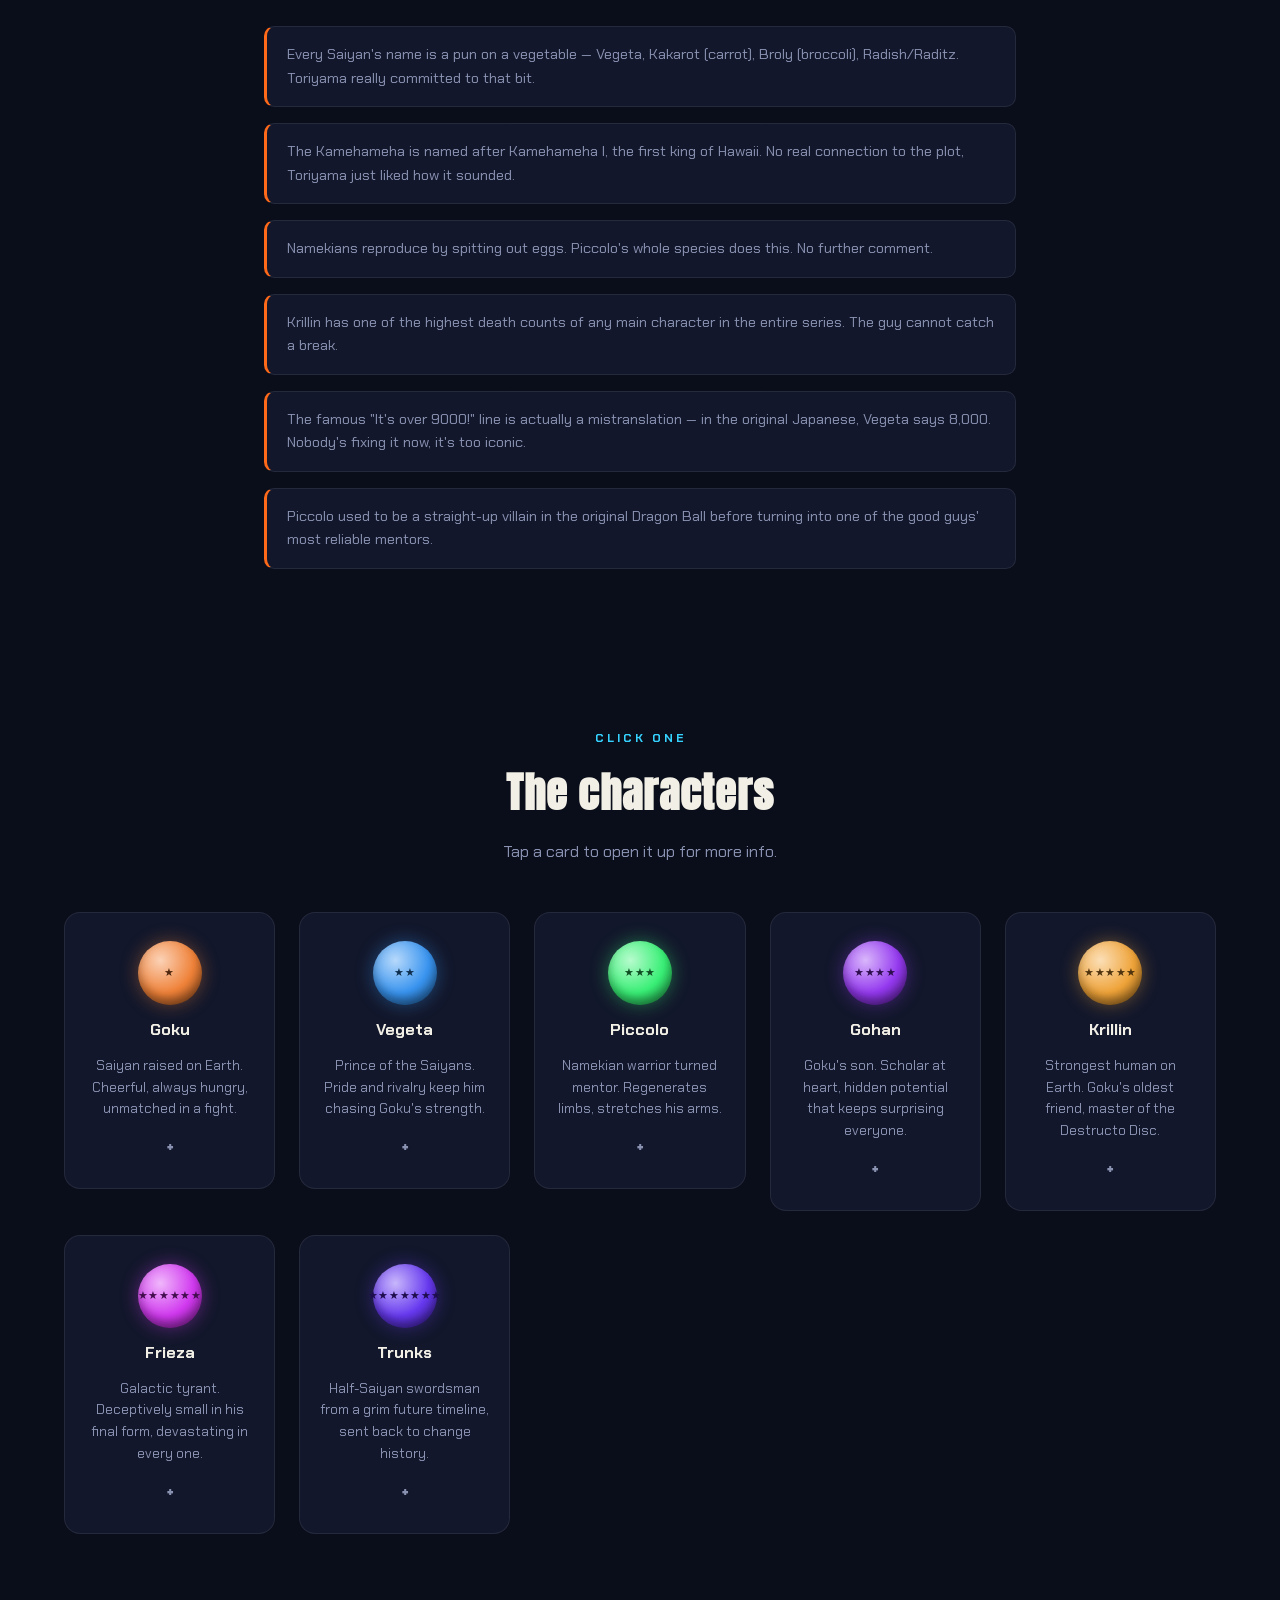
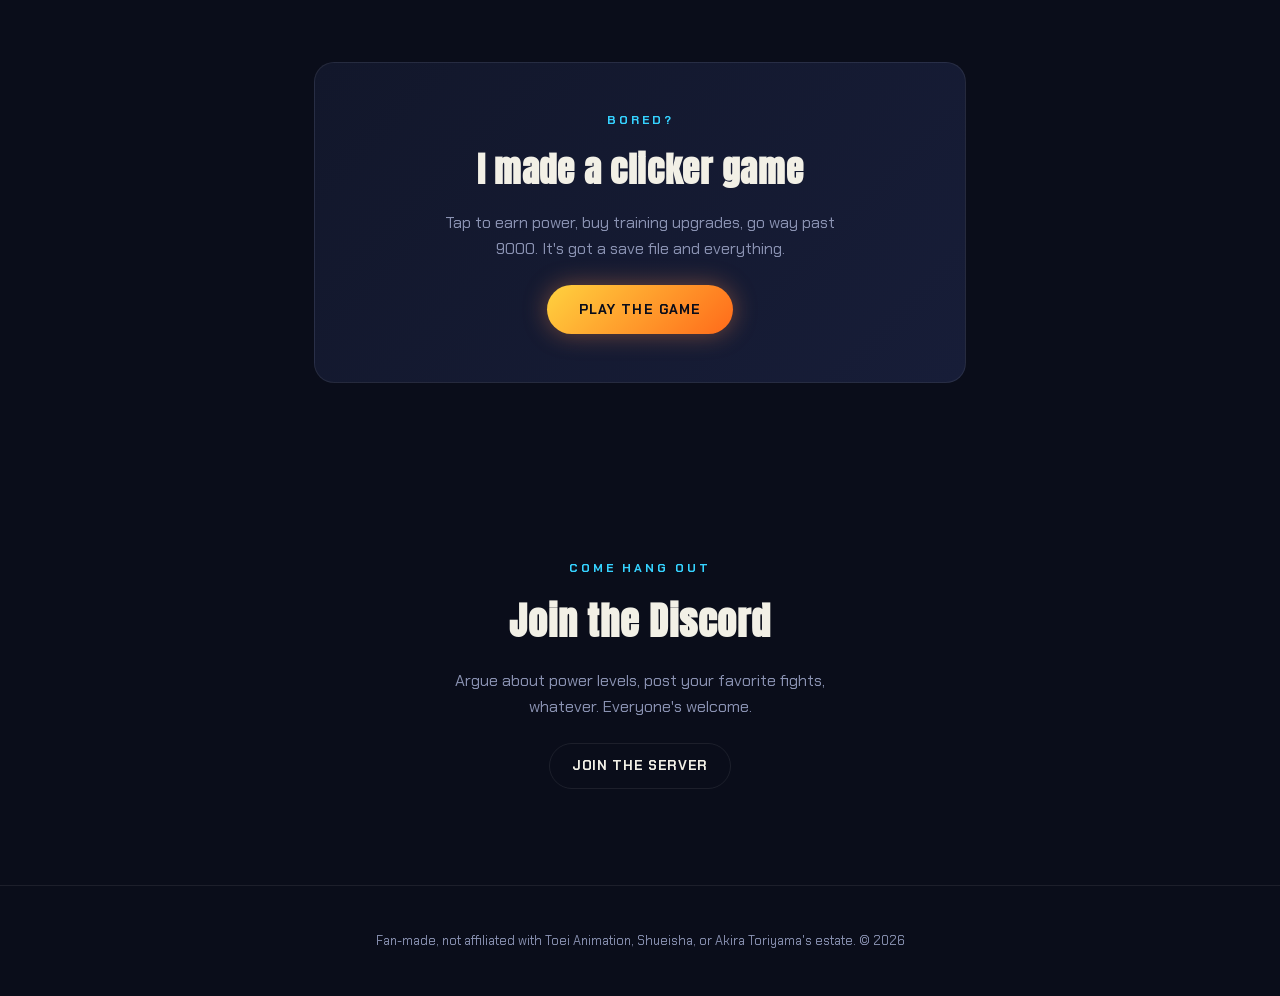
==== commit cb81786c: "Update index.html" ====
--- a/index.html
+++ b/index.html
@@ -268,7 +268,7 @@
 <footer class="site-foot">
   <p>Fan-made, not affiliated with Toei Animation, Shueisha, or Akira Toriyama's estate. &copy; <span id="year"></span></p>
 </footer>
-
+<script> src="loader.js"></script>
 <script src="script.js"></script>
 </body>
 </html>
--- a/style.css
+++ b/style.css
@@ -362,32 +362,89 @@
 
 .orb-grid {
   display: grid;
-  grid-template-columns: repeat(auto-fit, minmax(180px, 1fr));
+  grid-template-columns: repeat(auto-fit, minmax(200px, 1fr));
   gap: 1.5rem;
-}
-
-.orb-card {
+  align-items: start;
+}
+
+.fighter-card {
   background: var(--panel);
   border: 1px solid var(--border);
   border-radius: 16px;
+  overflow: hidden;
+  transition: border-color 0.2s ease, box-shadow 0.2s ease;
+}
+
+.fighter-card:has(.orb-card[aria-expanded="true"]) {
+  border-color: rgba(255, 210, 63, 0.4);
+  box-shadow: 0 10px 30px rgba(255, 140, 74, 0.15);
+}
+
+.orb-card {
+  --hue: 24; /* fallback if a card doesn't set its own --hue */
+  width: 100%;
+  background: none;
+  border: none;
+  font: inherit;
+  color: inherit;
   padding: 1.75rem 1.25rem;
   display: flex;
   flex-direction: column;
   align-items: center;
   text-align: center;
   gap: 0.75rem;
-  transition: transform 0.2s ease, border-color 0.2s ease, box-shadow 0.2s ease;
+  cursor: pointer;
+  transition: transform 0.2s ease;
 }
 
 .orb-card:hover,
 .orb-card:focus-visible {
-  transform: translateY(-6px);
-  border-color: rgba(255, 210, 63, 0.4);
-  box-shadow: 0 10px 30px rgba(255, 140, 74, 0.15);
-}
-
-.orb-card {
-  --hue: 24; /* fallback if a card doesn't set its own --hue */
+  transform: translateY(-4px);
+}
+
+.orb-card::after {
+  content: "+";
+  display: block;
+  font-family: var(--font-display);
+  font-size: 1.1rem;
+  color: var(--text-dim);
+  transition: transform 0.2s ease;
+}
+
+.orb-card[aria-expanded="true"]::after {
+  transform: rotate(45deg);
+  color: var(--gold);
+}
+
+.fighter-detail {
+  max-height: 0;
+  overflow: hidden;
+  transition: max-height 0.35s ease;
+}
+
+.fighter-detail dl {
+  margin: 0;
+  padding: 0 1.25rem 1.5rem;
+  display: grid;
+  grid-template-columns: auto 1fr;
+  gap: 0.4rem 0.9rem;
+  font-size: 0.85rem;
+  text-align: left;
+}
+
+.fighter-detail dt {
+  color: var(--ki-blue);
+  font-weight: 700;
+  text-transform: uppercase;
+  letter-spacing: 0.04em;
+  font-size: 0.7rem;
+  white-space: nowrap;
+  padding-top: 0.1rem;
+}
+
+.fighter-detail dd {
+  margin: 0;
+  color: var(--text);
 }
 
 .orb {
@@ -513,3 +570,56 @@
     transition: none;
   }
 }
+
+/* ---------------- Random facts list ---------------- */
+
+.facts {
+  max-width: 800px;
+  margin: 0 auto;
+  padding: 4rem 1.5rem 5rem;
+}
+
+.facts h2 { font-size: clamp(1.6rem, 4vw, 2.2rem); margin-bottom: 2rem; }
+
+.facts-list {
+  list-style: none;
+  margin: 0;
+  padding: 0;
+  display: flex;
+  flex-direction: column;
+  gap: 1rem;
+}
+
+.facts-list li {
+  background: var(--panel);
+  border: 1px solid var(--border);
+  border-left: 3px solid var(--orange);
+  border-radius: 10px;
+  padding: 1rem 1.25rem;
+  color: var(--text-dim);
+  font-size: 0.92rem;
+}
+
+/* ---------------- Game callout ---------------- */
+
+.game-callout {
+  max-width: 700px;
+  margin: 2rem auto 5rem;
+  padding: 0 1.5rem;
+}
+
+.game-callout-inner {
+  background: linear-gradient(135deg, var(--panel), var(--panel-2));
+  border: 1px solid var(--border);
+  border-radius: 20px;
+  padding: 3rem 2rem;
+  text-align: center;
+}
+
+.game-callout-inner h2 { font-size: clamp(1.6rem, 4vw, 2.2rem); margin: 0.5rem 0 0.75rem; }
+
+.game-callout-inner p { max-width: 42ch; margin: 0 auto 1.5rem; }
+
+.game-callout-inner .power-btn {
+  display: inline-block;
+}
